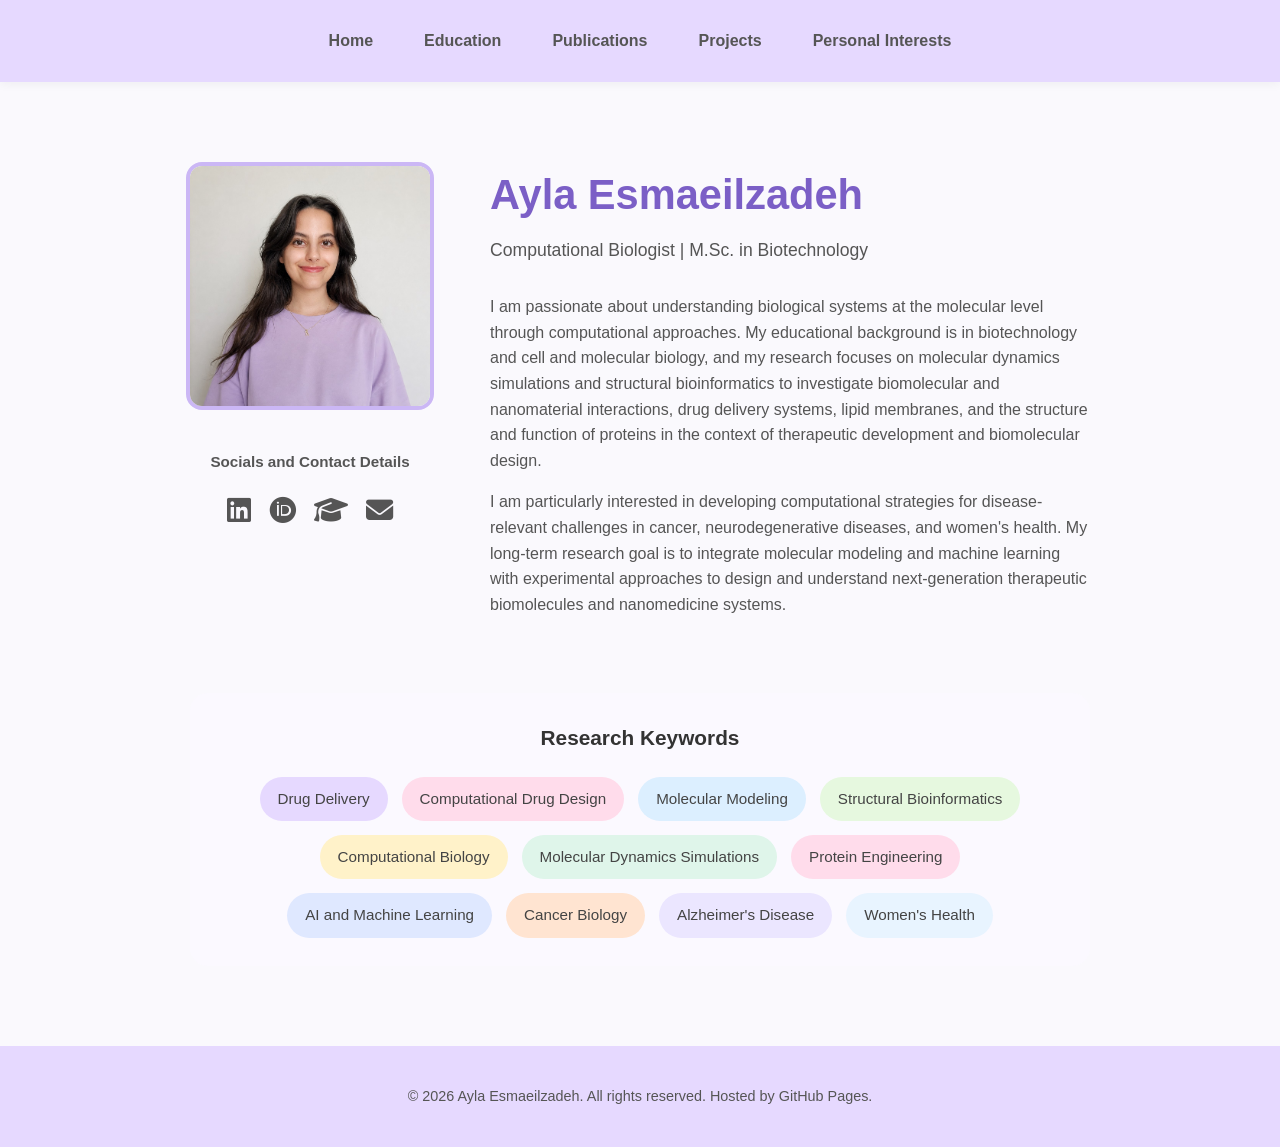
==== index.html @ fed47b1a "Update index.html" ====
<!DOCTYPE html>
<html lang="en">
<head>
  <meta charset="UTF-8">
  <title>Ayla Esmaeilzadeh</title>

  <link rel="stylesheet" href="style.css">

  <!-- Font Awesome Icons -->
  <link rel="stylesheet"
        href="https://cdnjs.cloudflare.com/ajax/libs/font-awesome/6.5.2/css/all.min.css">
</head>

<body>

<nav>
  <a href="index.html">Home</a>
  <a href="education.html">Education</a>
  <a href="publications.html">Publications</a>
  <a href="projects.html">Projects</a>
  <a href="interests.html">Personal Interests</a>
</nav>

<div class="container">

  <!-- Home Layout -->
  <div class="home">

    <!-- Left Column -->
    <div class="profile-section">

      <img src="images/profile.jpg"
           alt="Profile photo"
           class="profile-pic">

      <div class="contact-box">
        <h3>Socials and Contact Details</h3>

        <div class="social-icons">

          <a href="https://www.linkedin.com/in/ayla-esmaeilzadeh-b43726248/"
             target="_blank"
             aria-label="LinkedIn">
            <i class="fab fa-linkedin"></i>
          </a>

          <a href="https://orcid.org/0009-0009-0398-2998"
             target="_blank"
             aria-label="ORCID">
            <i class="fab fa-orcid"></i>
          </a>

          <a href="https://scholar.google.com/citations?user=DpHPRYr-ygQC&hl=en"
             target="_blank"
             aria-label="Google Scholar">
            <i class="fas fa-graduation-cap"></i>
          </a>

          <a href="mailto:aylaesmaeilzade@gmail.com"
             aria-label="Email">
            <i class="fas fa-envelope"></i>
          </a>

        </div>
      </div>

    </div>

    <!-- Right Column -->
    <div class="home-text">

      <h1>Ayla Esmaeilzadeh</h1>

      <p class="subtitle">
        Computational Biologist | M.Sc. in Biotechnology
      </p>

      <p>
        I am passionate about understanding biological systems at the molecular level through computational approaches. My educational background is in biotechnology and cell and molecular biology, and my research focuses on molecular dynamics simulations and structural bioinformatics to investigate biomolecular and nanomaterial interactions, drug delivery systems, lipid membranes, and the structure and function of proteins in the context of therapeutic development and biomolecular design.

      <p>
        I am particularly interested in developing computational strategies for disease-relevant challenges in cancer, neurodegenerative diseases, and women's health. My long-term research goal is to integrate molecular modeling and machine learning with experimental approaches to design and understand next-generation therapeutic biomolecules and nanomedicine systems.
      </p>

    </div>

  </div>

  <!-- Research Keywords -->

  <div class="keywords-box">

    <h3>Research Keywords</h3>

    <div class="keyword-tags">

      <span class="keyword">Drug Delivery</span>
      <span class="keyword">Computational Drug Design</span>
      <span class="keyword">Molecular Modeling</span>
      <span class="keyword">Structural Bioinformatics</span>
      <span class="keyword">Computational Biology</span>
      <span class="keyword">Molecular Dynamics Simulations</span>
      <span class="keyword">Protein Engineering</span>
      <span class="keyword">AI and Machine Learning</span>
      <span class="keyword">Cancer Biology</span>
      <span class="keyword">Alzheimer's Disease</span>
      <span class="keyword">Women's Health</span>

    </div>

  </div>

</div>

<footer>
  <p>© 2026 Ayla Esmaeilzadeh. All rights reserved. Hosted by GitHub Pages.</p>
</footer>

</body>
</html>
---- style.css ----
/* ===== Color palette ===== */
:root {
  --lavender: #e6d9ff;
  --lilac: #cbb7f5;
  --purple: #7b5fc6;
  --soft-gray: #555;
  --bg: #faf9fd;
}
/* ===== Global styles ===== */
body {
  margin: 0;
  font-family: "Inter", "Helvetica Neue", sans-serif;
  background-color: var(--bg);
  color: var(--soft-gray);
  line-height: 1.6;
}
a {
  text-decoration: none;
  color: var(--purple);
}
a:hover {
  text-decoration: underline;
}

/* ===== Navigation ===== */

nav {
  display: flex;
  justify-content: center;
  gap: 15px;
  padding: 18px 20px;
  background-color: var(--lavender);
  box-shadow: 0 2px 10px rgba(0,0,0,0.05);
  flex-wrap: wrap;
}

nav a {
  color: var(--soft-gray);
  font-weight: 600;
  padding: 10px 18px;
  border-radius: 999px; /* makes pill-shaped buttons */
  transition: all 0.25s ease;
}

nav a:hover {
  background-color: white;
  color: var(--purple);
  text-decoration: none;
  transform: translateY(-2px);
  box-shadow: 0 3px 8px rgba(0,0,0,0.08);
}

/* ===== Main layout ===== */
.container {
  max-width: 900px;
  margin: 80px auto;
  padding: 0 20px;
}
/* ===== Home page layout ===== */
.home {
  display: flex;
  gap: 60px;
  align-items: flex-start;
}
.profile-section {
  display: flex;
  flex-direction: column;
  align-items: center;
  min-width: 240px;
}
.profile-pic {
  width: 240px;
  height: 240px;
  border-radius: 16px;
  object-fit: cover;
  border: 4px solid var(--lilac);
}
.contact-box {
  margin-top: 25px;
  text-align: center;
}
.contact-box h3 {
  margin-bottom: 15px;
  font-size: 0.95rem;
  color: var(--soft-gray);
  font-weight: 600;
}
.social-icons {
  display: flex;
  justify-content: center;
  gap: 18px;
}
.social-icons a {
  color: #555;
  font-size: 1.7rem;
  transition: color 0.3s ease,
              transform 0.2s ease;
}
.social-icons a:hover {
  color: var(--purple);
  transform: translateY(-2px);
  text-decoration: none;
}
.home-text h1 {
  margin: 0;
  font-size: 2.6rem;
  color: var(--purple);
}
.subtitle {
  font-size: 1.1rem;
  margin-top: 8px;
  margin-bottom: 30px;
}
.section-title {
  font-size: 2rem;
  color: var(--purple);
  margin-bottom: 20px;
}
/* ===== Mobile layout ===== */
@media (max-width: 768px) {
  .home {
    flex-direction: column;
    align-items: center;
    text-align: center;
  }
  .home-text {
    margin-top: 20px;
  }
}

/* ===== Research Keywords ===== */
.keywords-box {
  margin: 60px auto 0;
  max-width: 850px;
  padding: 28px 32px;
  background: #fbf9ff;
  border-radius: 18px;
  text-align: center;
}

.keywords-box h3 {
  margin-top: 0;
  margin-bottom: 22px;
  color: #333;
  font-size: 1.3rem;
}

.keyword-tags {
  display: flex;
  flex-wrap: wrap;
  justify-content: center;
  gap: 14px;
}

.keyword {
  padding: 10px 18px;
  border-radius: 999px;
  font-size: 0.95rem;
  font-weight: 500;
  color: #444;
  transition: transform 0.2s ease;
}

.keyword:hover {
  transform: translateY(-2px);
}

/* Pastel colors */

.keyword:nth-child(1)  { background: #e6d9ff; }
.keyword:nth-child(2)  { background: #ffdceb; }
.keyword:nth-child(3)  { background: #dcefff; }
.keyword:nth-child(4)  { background: #e6f8df; }
.keyword:nth-child(5)  { background: #fff2c9; }
.keyword:nth-child(6)  { background: #dff5ea; }
.keyword:nth-child(7)  { background: #ffdceb; }
.keyword:nth-child(8)  { background: #dfe8ff; }
.keyword:nth-child(9)  { background: #ffe4d1; }
.keyword:nth-child(10) { background: #ebe6ff; }
.keyword:nth-child(11) { background: #e8f4ff; }

/* ===== Publication Page ===== */
.subsection-title {
  color: var(--purple);
  margin-top: 50px;
  margin-bottom: 25px;
  font-size: 1.5rem;
}
.publication-item {
  display: flex;
  align-items: flex-start;
  gap: 25px;
  margin-bottom: 35px;
  padding-bottom: 25px;
  border-bottom: 1px solid #e5e5e5;
}
.publication-image {
  width: 113px;
  height: 113px;
  object-fit: cover;
  border-radius: 10px;
  border: 2px solid var(--lilac);
  flex-shrink: 0;
}
.publication-text {
  flex: 1;
}
.publication-text p {
  margin: 0;
}
.publication-text em {
  color: #444;
}
.publication-text a {
  font-weight: 500;
}
@media (max-width: 768px) {
  .publication-item {
    flex-direction: column;
    align-items: center;
    text-align: center;
  }
}
/* ===== Education Page ===== */
.education-card {
  background-color: white;
  border-left: 6px solid var(--lilac);
  border-radius: 12px;
  padding: 28px;
  margin-bottom: 50px;
  box-shadow: 0 2px 8px rgba(0,0,0,0.05);
}
.degree-title {
  margin-top: 0;
  margin-bottom: 10px;
  color: var(--purple);
  font-size: 1.5rem;
}
.education-info {
  margin-top: 0;
  margin-bottom: 18px;
  color: var(--soft-gray);
}
.education-date {
  font-style: italic;
  color: #777;
}
.education-list {
  padding-left: 20px;
  margin: 0;
}
.education-list li {
  margin-bottom: 12px;
}
.concentration {
  font-size: 0.7em;
  font-weight: normal;
  font-style: italic;
}
/* ===== Projects Page ===== */
.project-card {
  background-color: white;
  border-left: 6px solid var(--purple);
  border-radius: 12px;
  padding: 28px;
  margin-bottom: 32px;
  box-shadow: 0 2px 8px rgba(0,0,0,0.05);
}
.project-card.in-review {
  border-left: 6px solid var(--purple);
}
.project-card.internship {
  border-left: 6px solid var(--lilac);
}
.project-label {
  display: block;
  font-size: 0.72rem;
  font-weight: 600;
  letter-spacing: 0.08em;
  text-transform: uppercase;
  color: var(--purple);
  margin-bottom: 10px;
}
.project-body {
  display: flex;
  gap: 22px;
  align-items: flex-start;
}
.project-figure {
  width: 3cm;
  height: 3cm;
  flex-shrink: 0;
  border: 1.5px dashed var(--lilac);
  border-radius: 8px;
  display: flex;
  align-items: center;
  justify-content: center;
  font-size: 0.7rem;
  line-height: 1.2;
  color: var(--purple);
  background-color: var(--bg);
  text-align: center;
  padding: 4px;
  overflow: hidden;
}
.project-figure img {
  width: 100%;
  height: 100%;
  object-fit: cover;
  border-radius: 6px;
}
.project-content {
  flex: 1;
  min-width: 0;
}
.project-header {
  display: flex;
  align-items: flex-start;
  justify-content: space-between;
  flex-wrap: wrap;
  gap: 10px;
  margin-bottom: 6px;
}
.project-title {
  margin: 0;
  color: var(--purple);
  font-size: 1.4rem;
}
.status-tag {
  font-size: 0.72rem;
  font-weight: 600;
  padding: 4px 12px;
  border-radius: 999px;
  white-space: nowrap;
  margin-top: 4px;
}
.status-tag.published {
  background-color: var(--purple);
  color: #fff;
}
.status-tag.in-review-tag {
  background-color: transparent;
  border: 1px dashed var(--lilac);
  color: var(--soft-gray);
}
.status-tag.internship-tag {
  background-color: var(--lavender);
  color: var(--soft-gray);
}
.project-content ul {
  padding-left: 20px;
  margin: 10px 0;
}
.project-content li {
  margin-bottom: 8px;
}
.project-content p {
  margin: 10px 0;
}
.contribution strong {
  color: var(--purple);
}
@media (max-width: 600px) {
  .project-body {
    flex-direction: column;
  }
}
/* ===== Personal Interests Page ===== */
.interests-title {
  color: #333;
  text-align: center;
}
.interests-grid {
  display: grid;
  grid-template-columns: repeat(auto-fit, minmax(250px, 1fr));
  gap: 25px;
  margin-top: 40px;
}
.interest-card {
  border-radius: 16px;
  padding: 25px;
  box-shadow: 0 2px 8px rgba(0,0,0,0.05);
  transition: transform 0.2s ease;
}
.interest-card:hover {
  transform: translateY(-4px);
}
.interest-card h3 {
  margin-top: 0;
  color: #222;
  font-size: 1.1rem;
}
.interest-card p {
  margin-bottom: 0;
}
/* Different pastel colors for each card */
.interest-card:nth-child(1) {
  background-color: #f4edff; /* lavender */
}
.interest-card:nth-child(2) {
  background-color: #fff0f5; /* pastel pink */
}
.interest-card:nth-child(3) {
  background-color: #eef7ff; /* pastel blue */
}
.interest-card:nth-child(4) {
  background-color: #f5fff0; /* pastel green */
}
.interest-card:nth-child(5) {
  background-color: #fff9e8; /* pastel yellow */
}
.interest-card:nth-child(6) {
  background-color: #eafaf1; /* mint */
}
.interest-card:nth-child(7) {
  background-color: #ffeef8; /* soft rose */
}
.interest-card:nth-child(8) {
  background-color: #eef5ff; /* pale periwinkle */
}
.interest-card:nth-child(9) {
  background-color: #fdf0e6; /* peach */
}
.personal-note {
  margin-top: 50px;
  padding: 30px;
  background-color: #feffd6;
  border-radius: 16px;
  text-align: center;
  box-shadow: 0 2px 8px rgba(0,0,0,0.05);
}
.personal-note h3 {
  margin-top: 0;
  color: #222;
}

/* ===== Footer ===== */
footer {
  margin-top: 80px;
  padding: 25px;
  text-align: center;
  background-color: var(--lavender);
  color: var(--soft-gray);
  font-size: 0.9rem;
}
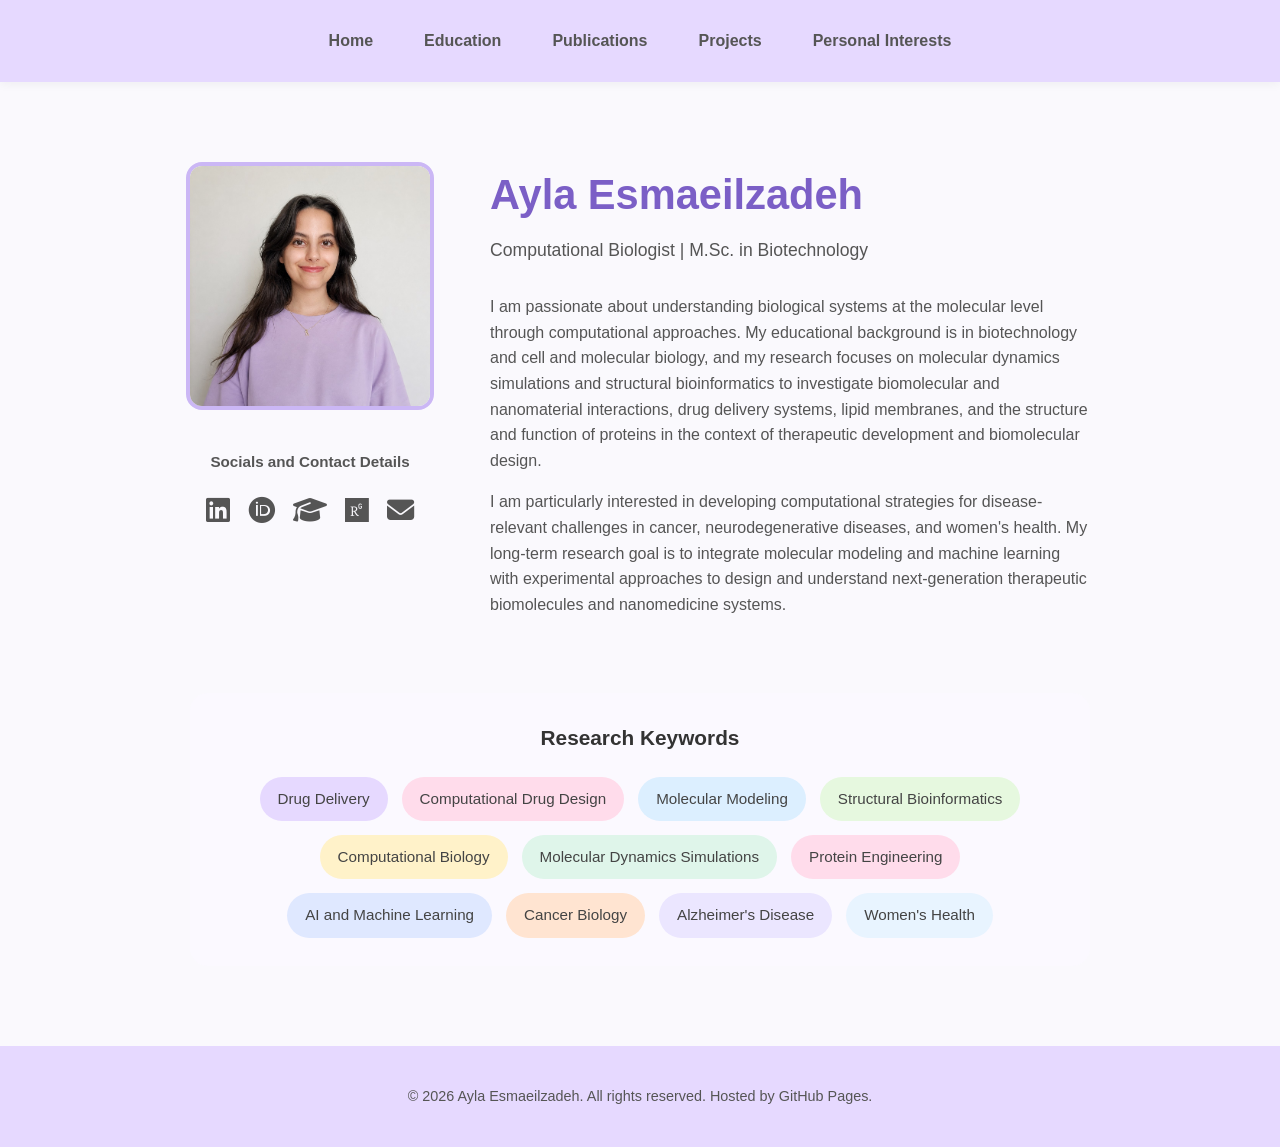
==== commit ffb21233: "Update index.html" ====
--- a/index.html
+++ b/index.html
@@ -56,6 +56,13 @@
             <i class="fas fa-graduation-cap"></i>
           </a>
 
+          <a href="https://www.researchgate.net/profile/Ayla-Esmaeilzadeh"
+             target="_blank"
+             rel="noopener noreferrer"
+             aria-label="ResearchGate">
+            <i class="fab fa-researchgate"></i>
+          </a>
+          
           <a href="mailto:aylaesmaeilzade@gmail.com"
              aria-label="Email">
             <i class="fas fa-envelope"></i>
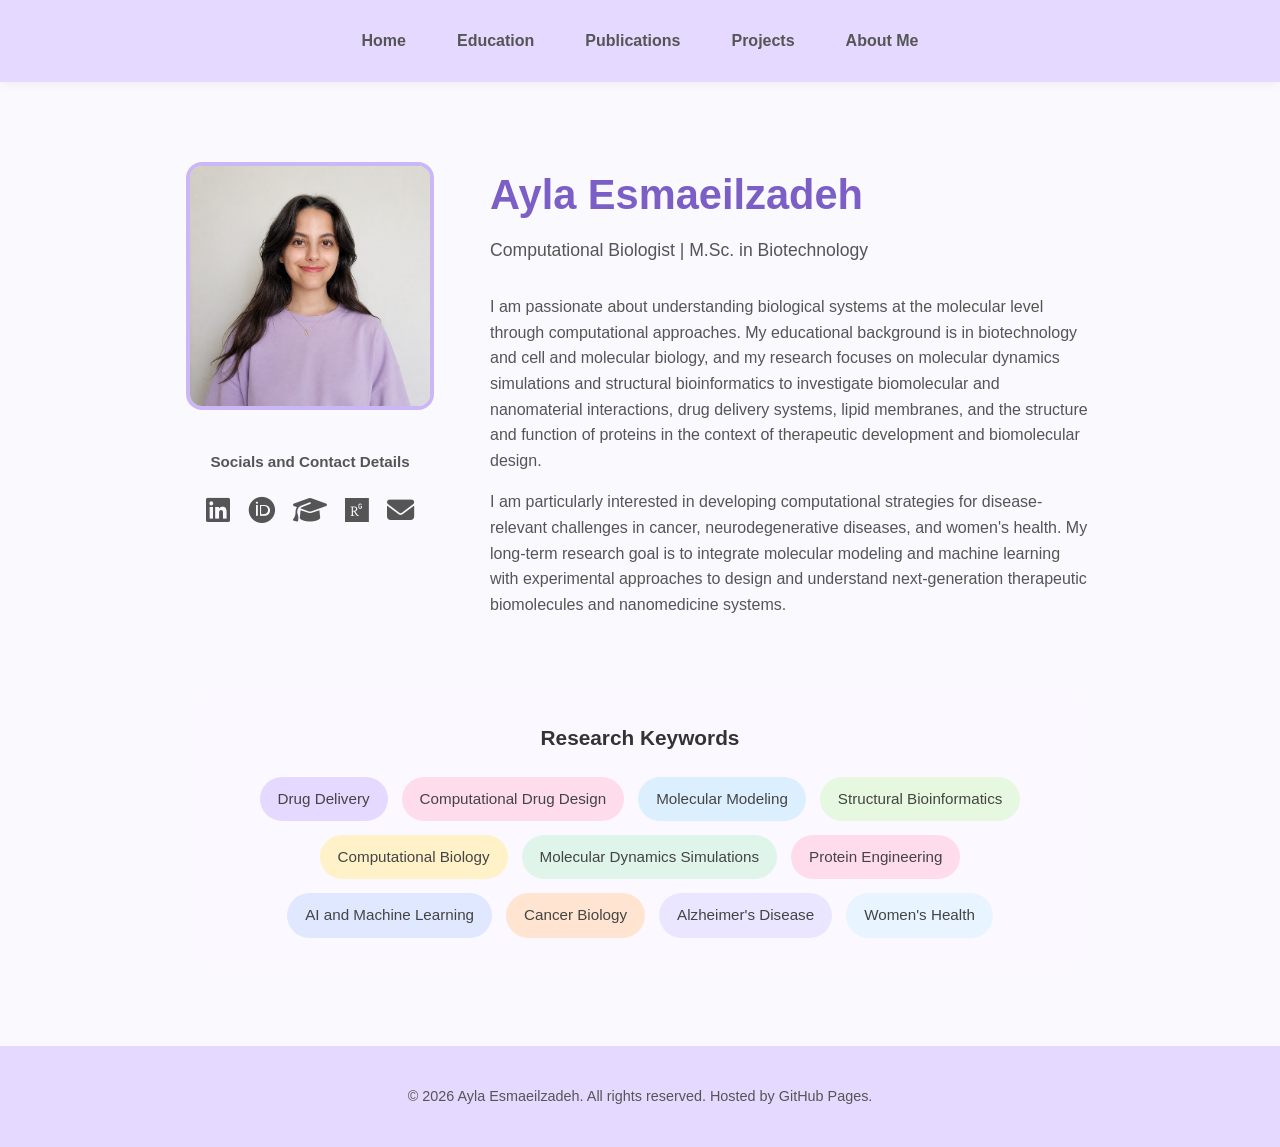
==== commit 7b87341a: "Update index.html" ====
--- a/index.html
+++ b/index.html
@@ -18,7 +18,7 @@
   <a href="education.html">Education</a>
   <a href="publications.html">Publications</a>
   <a href="projects.html">Projects</a>
-  <a href="interests.html">Personal Interests</a>
+  <a href="interests.html">About Me</a>
 </nav>
 
 <div class="container">
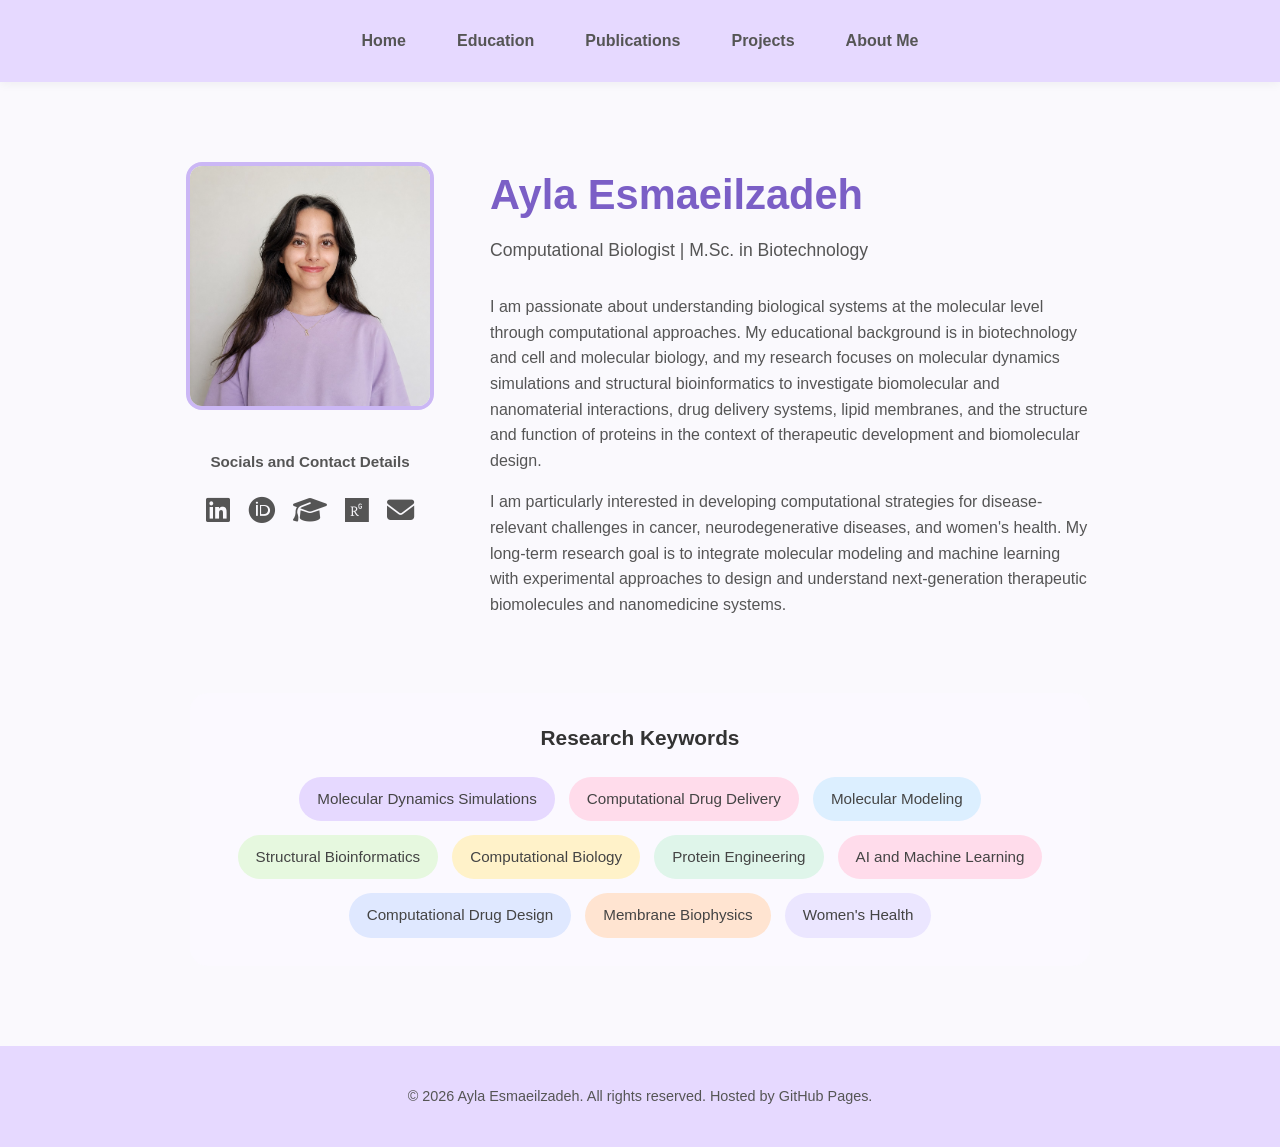
==== commit b0d7000f: "Update index.html" ====
--- a/index.html
+++ b/index.html
@@ -100,17 +100,16 @@
     <h3>Research Keywords</h3>
 
     <div class="keyword-tags">
-
-      <span class="keyword">Drug Delivery</span>
-      <span class="keyword">Computational Drug Design</span>
+      
+      <span class="keyword">Molecular Dynamics Simulations</span>
+      <span class="keyword">Computational Drug Delivery</span>
       <span class="keyword">Molecular Modeling</span>
       <span class="keyword">Structural Bioinformatics</span>
       <span class="keyword">Computational Biology</span>
-      <span class="keyword">Molecular Dynamics Simulations</span>
       <span class="keyword">Protein Engineering</span>
       <span class="keyword">AI and Machine Learning</span>
-      <span class="keyword">Cancer Biology</span>
-      <span class="keyword">Alzheimer's Disease</span>
+      <span class="keyword">Computational Drug Design</span>
+      <span class="keyword">Membrane Biophysics</span>
       <span class="keyword">Women's Health</span>
 
     </div>
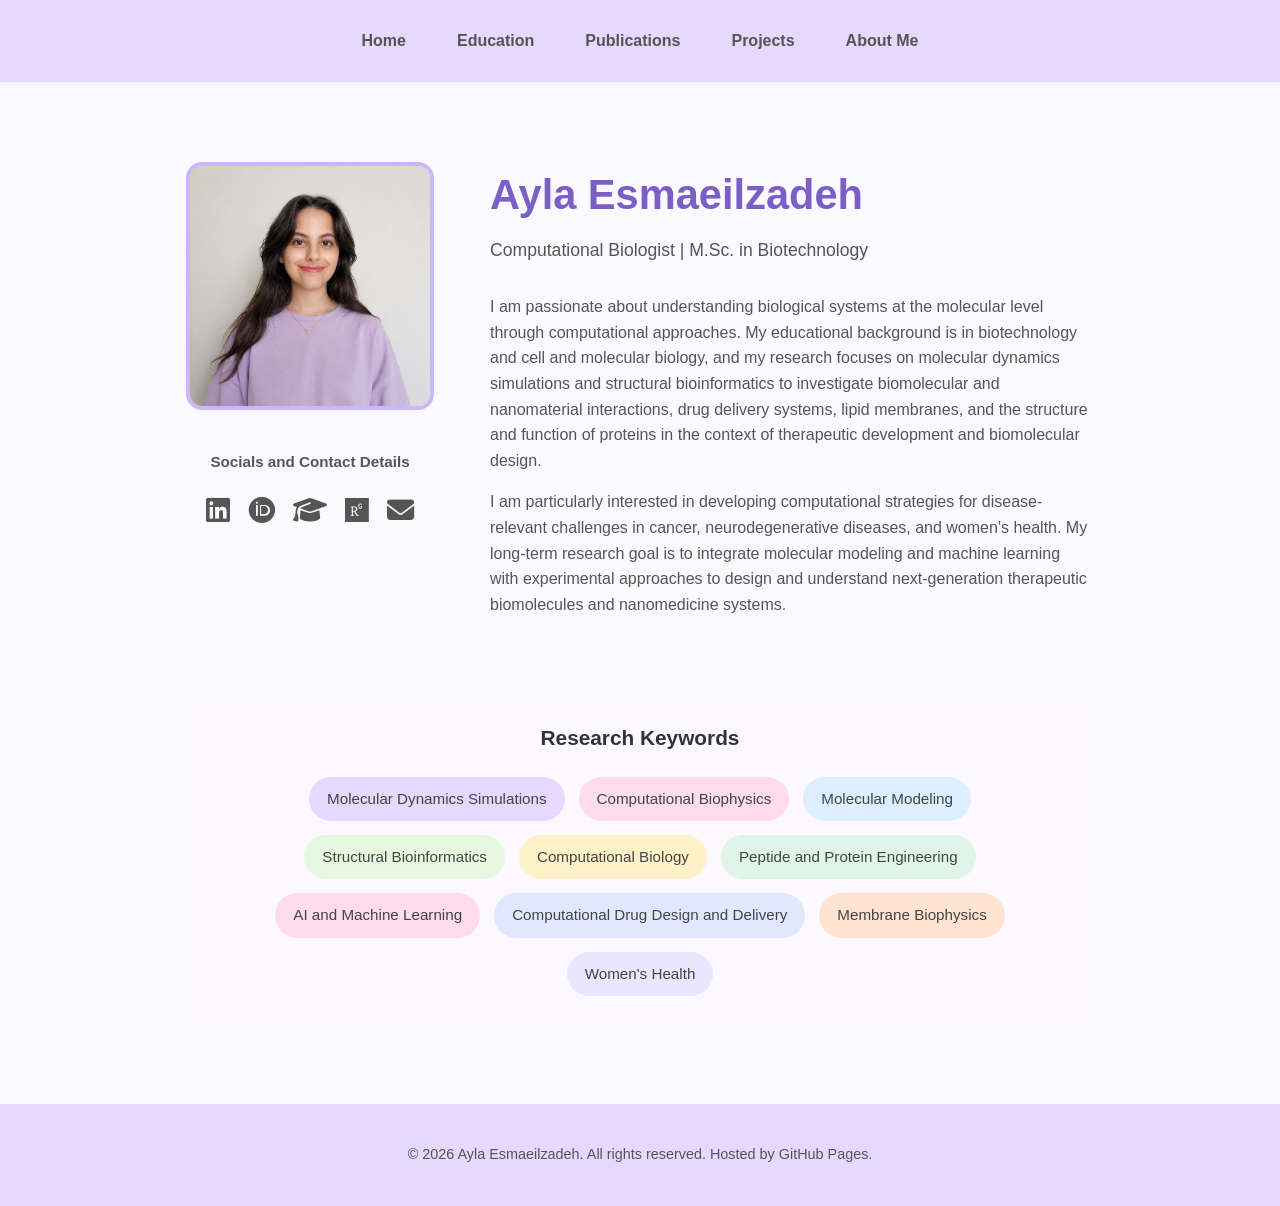
==== commit f01be97a: "Update index.html" ====
--- a/index.html
+++ b/index.html
@@ -102,13 +102,13 @@
     <div class="keyword-tags">
       
       <span class="keyword">Molecular Dynamics Simulations</span>
-      <span class="keyword">Computational Drug Delivery</span>
+      <span class="keyword">Computational Biophysics</span>
       <span class="keyword">Molecular Modeling</span>
       <span class="keyword">Structural Bioinformatics</span>
       <span class="keyword">Computational Biology</span>
-      <span class="keyword">Protein Engineering</span>
+      <span class="keyword">Peptide and Protein Engineering</span>
       <span class="keyword">AI and Machine Learning</span>
-      <span class="keyword">Computational Drug Design</span>
+      <span class="keyword">Computational Drug Design and Delivery</span>
       <span class="keyword">Membrane Biophysics</span>
       <span class="keyword">Women's Health</span>
 
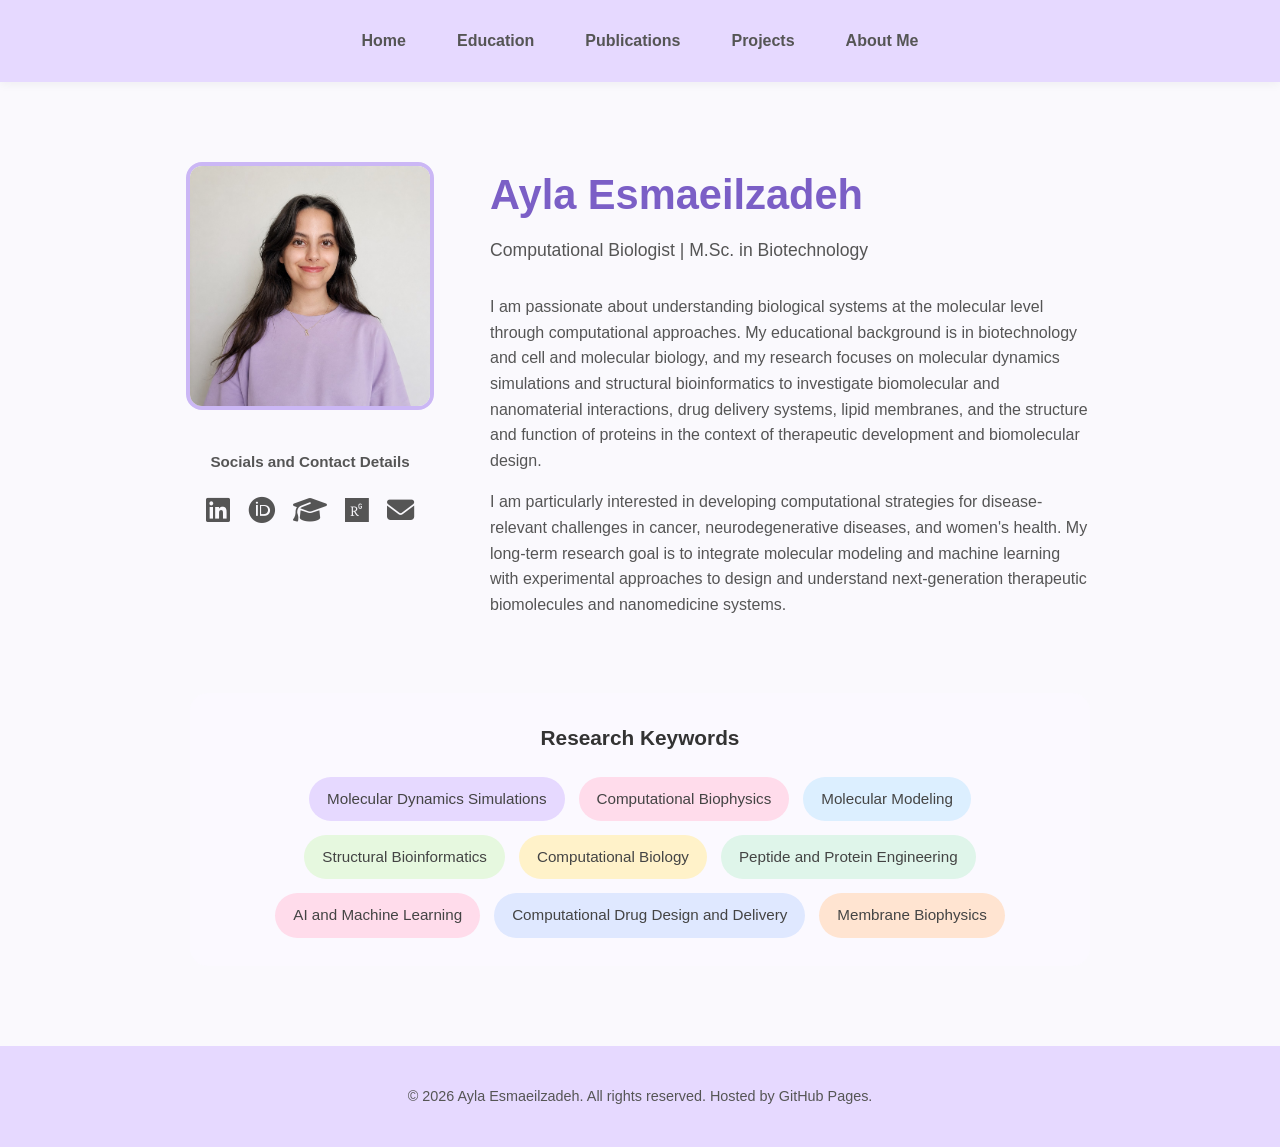
==== commit ebeea9bd: "Update index.html" ====
--- a/index.html
+++ b/index.html
@@ -110,7 +110,6 @@
       <span class="keyword">AI and Machine Learning</span>
       <span class="keyword">Computational Drug Design and Delivery</span>
       <span class="keyword">Membrane Biophysics</span>
-      <span class="keyword">Women's Health</span>
 
     </div>
 
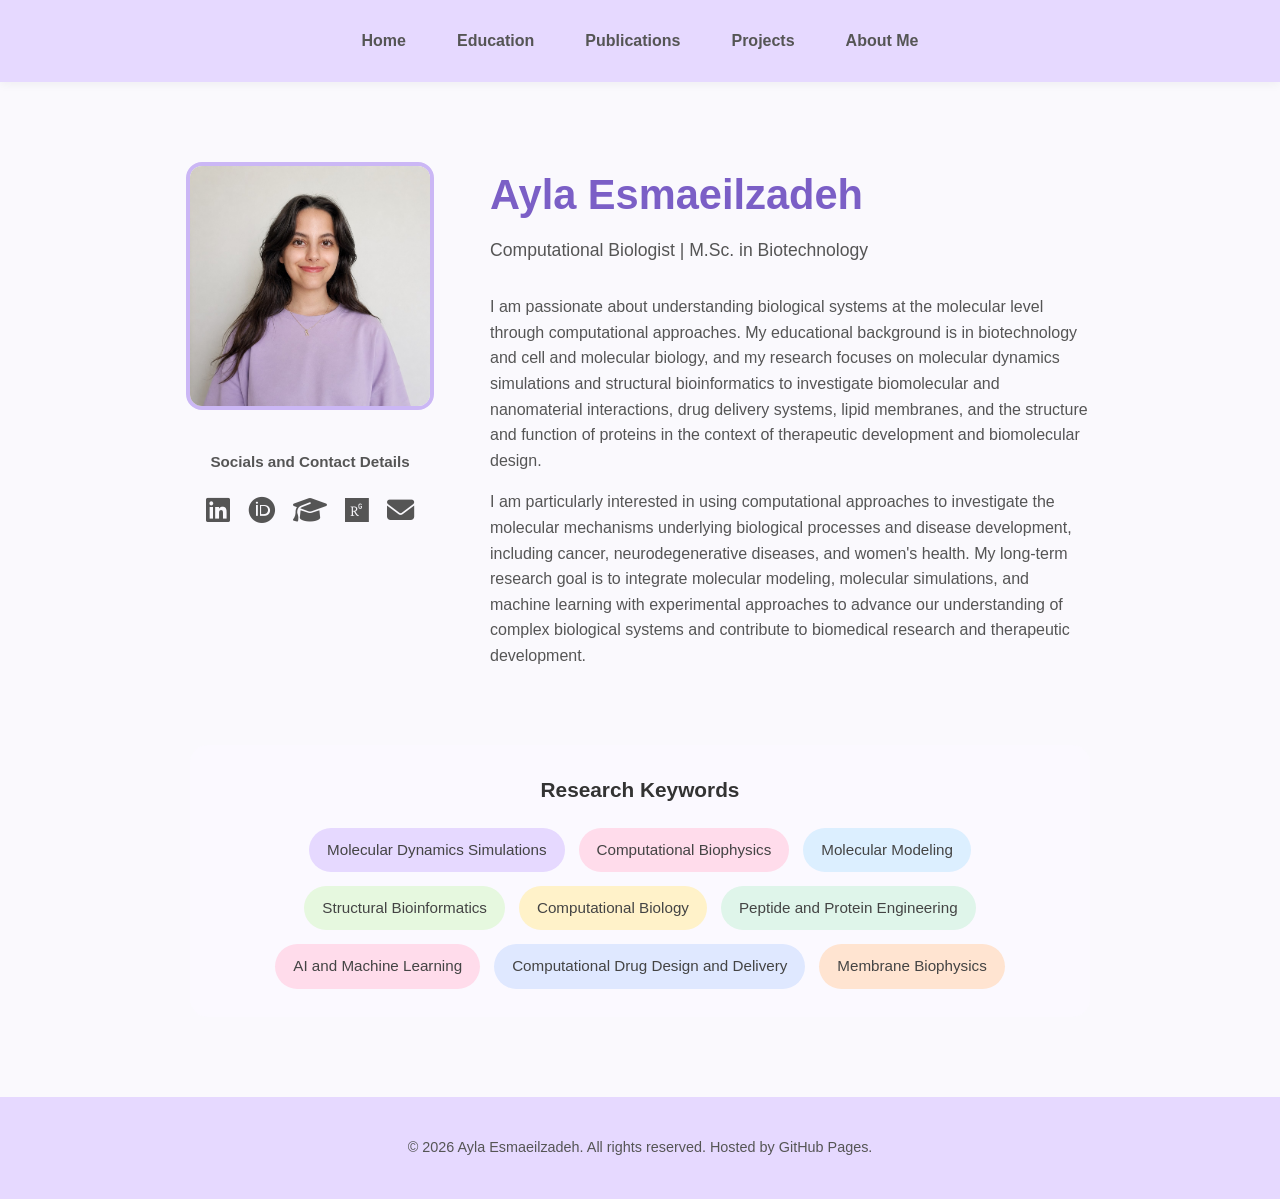
==== commit ee69dae7: "Update index.html" ====
--- a/index.html
+++ b/index.html
@@ -86,7 +86,7 @@
         I am passionate about understanding biological systems at the molecular level through computational approaches. My educational background is in biotechnology and cell and molecular biology, and my research focuses on molecular dynamics simulations and structural bioinformatics to investigate biomolecular and nanomaterial interactions, drug delivery systems, lipid membranes, and the structure and function of proteins in the context of therapeutic development and biomolecular design.
 
       <p>
-        I am particularly interested in developing computational strategies for disease-relevant challenges in cancer, neurodegenerative diseases, and women's health. My long-term research goal is to integrate molecular modeling and machine learning with experimental approaches to design and understand next-generation therapeutic biomolecules and nanomedicine systems.
+        I am particularly interested in using computational approaches to investigate the molecular mechanisms underlying biological processes and disease development, including cancer, neurodegenerative diseases, and women's health. My long-term research goal is to integrate molecular modeling, molecular simulations, and machine learning with experimental approaches to advance our understanding of complex biological systems and contribute to biomedical research and therapeutic development.
       </p>
 
     </div>
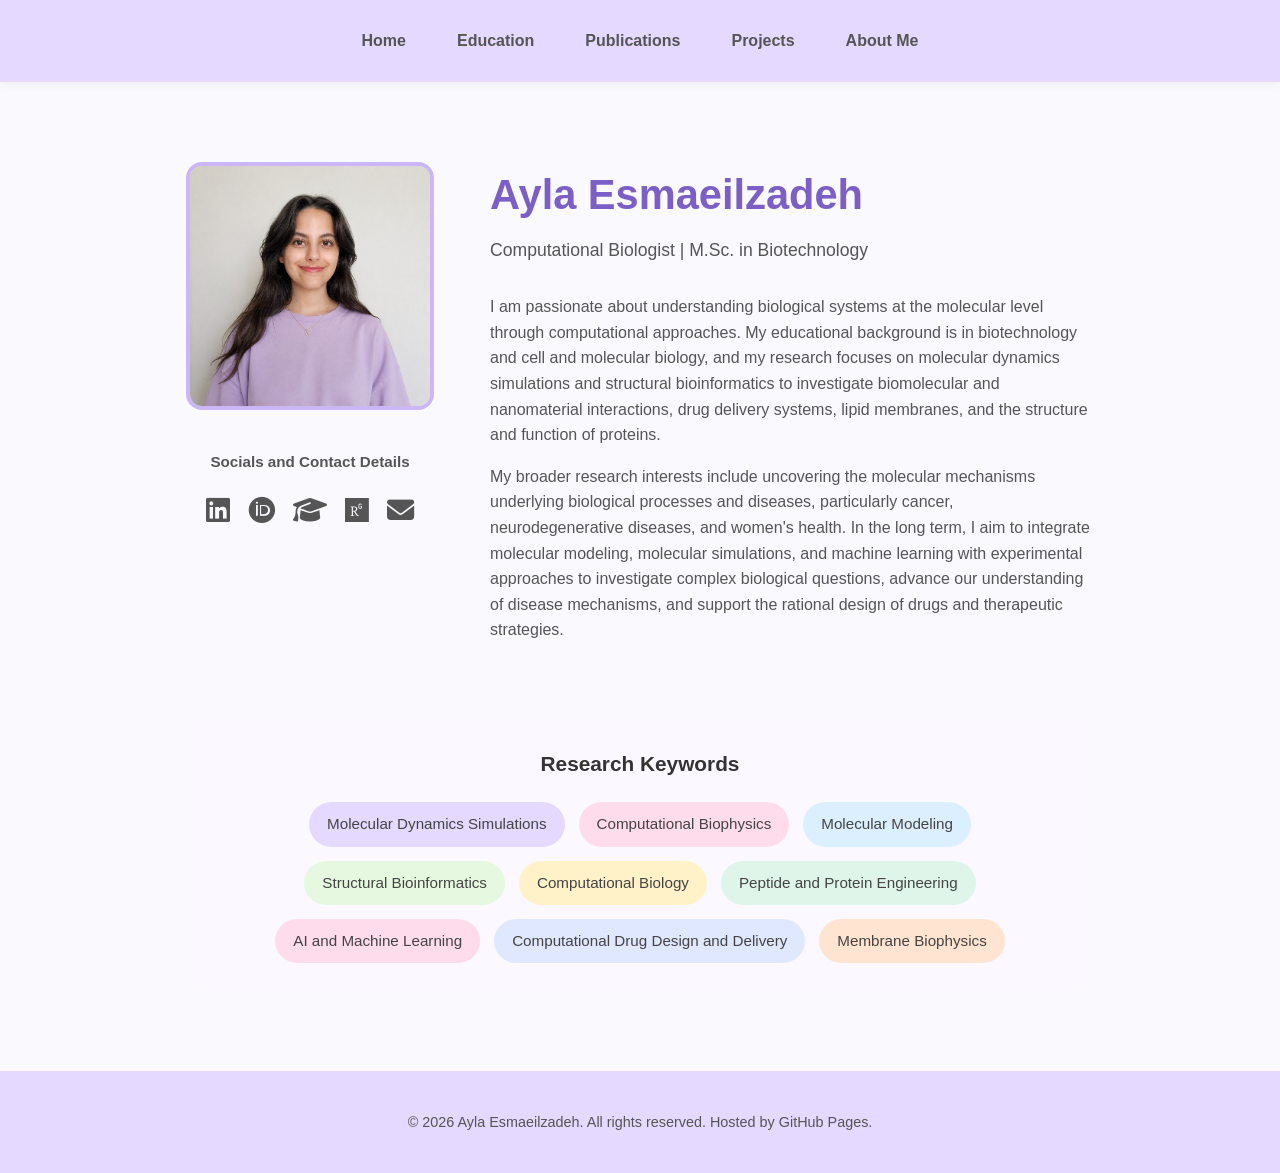
==== commit ed35440d: "Update index.html" ====
--- a/index.html
+++ b/index.html
@@ -83,10 +83,10 @@
       </p>
 
       <p>
-        I am passionate about understanding biological systems at the molecular level through computational approaches. My educational background is in biotechnology and cell and molecular biology, and my research focuses on molecular dynamics simulations and structural bioinformatics to investigate biomolecular and nanomaterial interactions, drug delivery systems, lipid membranes, and the structure and function of proteins in the context of therapeutic development and biomolecular design.
+        I am passionate about understanding biological systems at the molecular level through computational approaches. My educational background is in biotechnology and cell and molecular biology, and my research focuses on molecular dynamics simulations and structural bioinformatics to investigate biomolecular and nanomaterial interactions, drug delivery systems, lipid membranes, and the structure and function of proteins.
 
       <p>
-        I am particularly interested in using computational approaches to investigate the molecular mechanisms underlying biological processes and disease development, including cancer, neurodegenerative diseases, and women's health. My long-term research goal is to integrate molecular modeling, molecular simulations, and machine learning with experimental approaches to advance our understanding of complex biological systems and contribute to biomedical research and therapeutic development.
+        My broader research interests include uncovering the molecular mechanisms underlying biological processes and diseases, particularly cancer, neurodegenerative diseases, and women's health. In the long term, I aim to integrate molecular modeling, molecular simulations, and machine learning with experimental approaches to investigate complex biological questions, advance our understanding of disease mechanisms, and support the rational design of drugs and therapeutic strategies.
       </p>
 
     </div>
